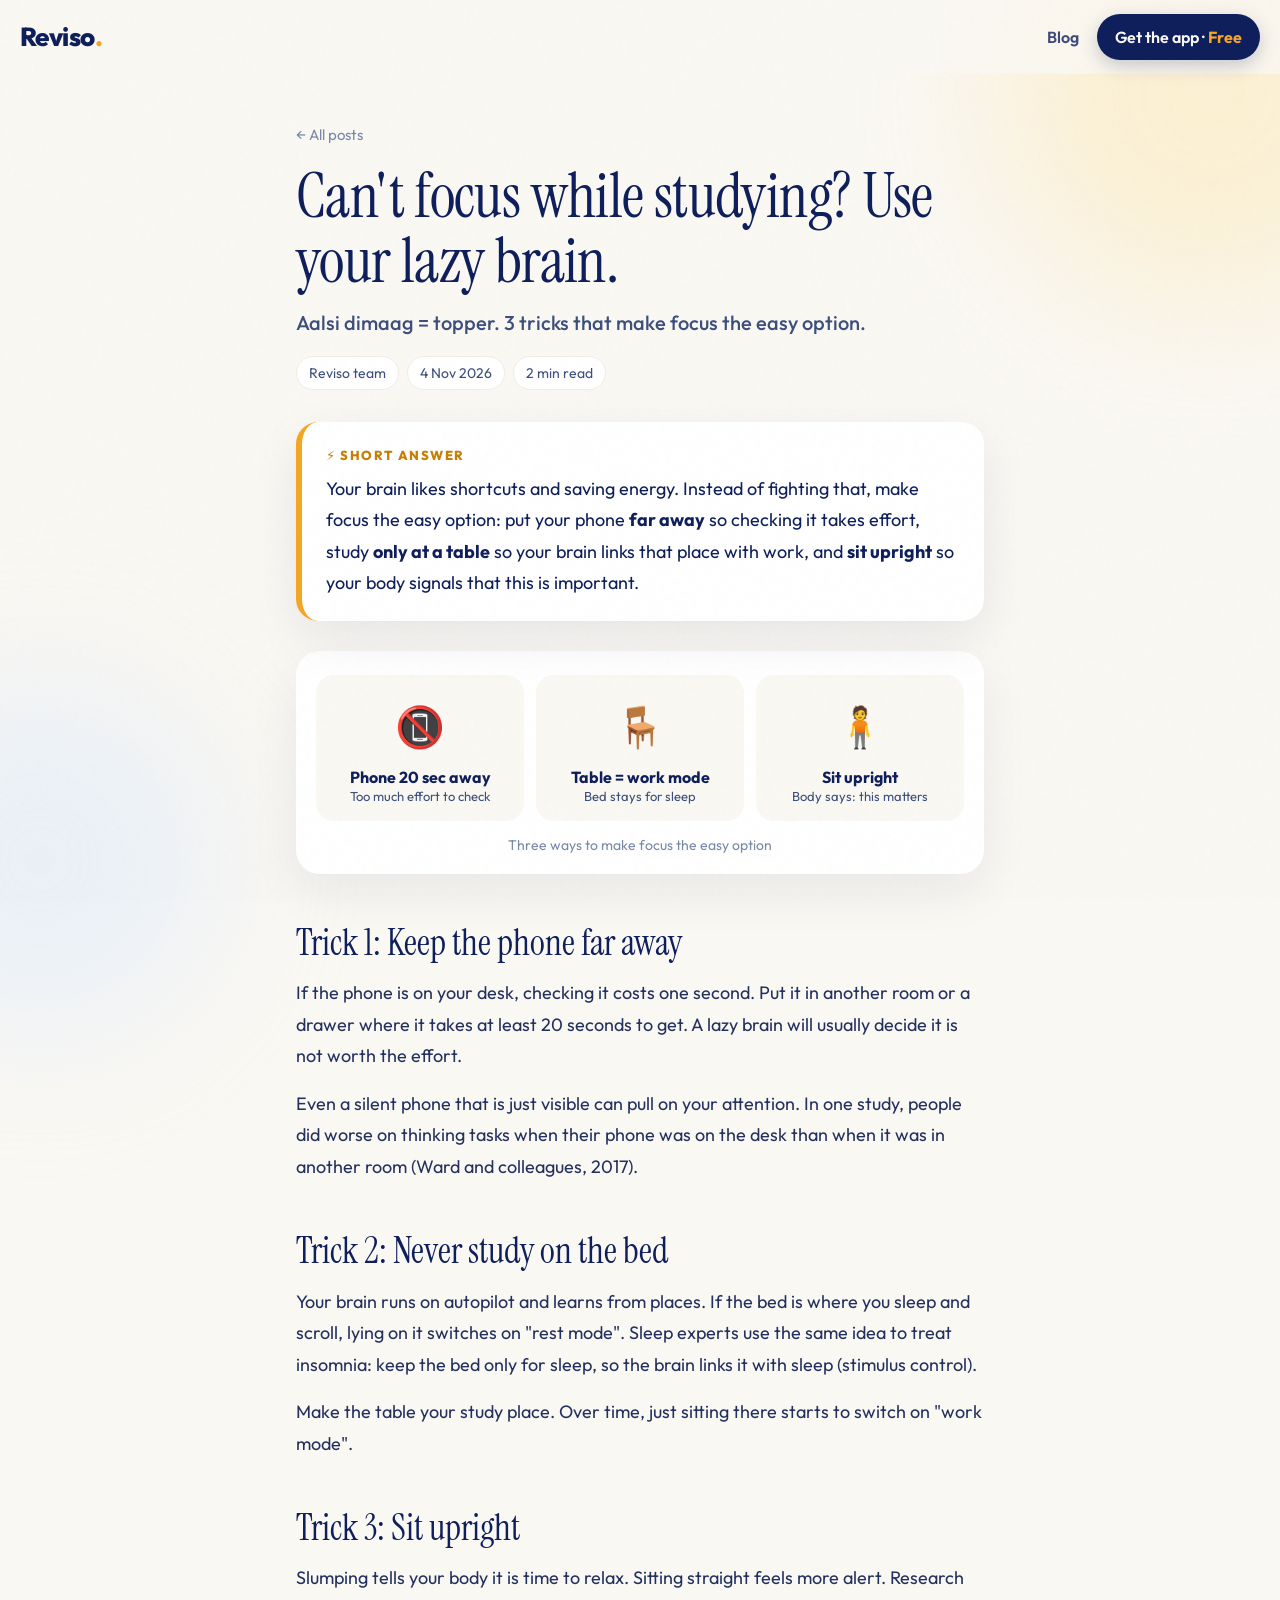
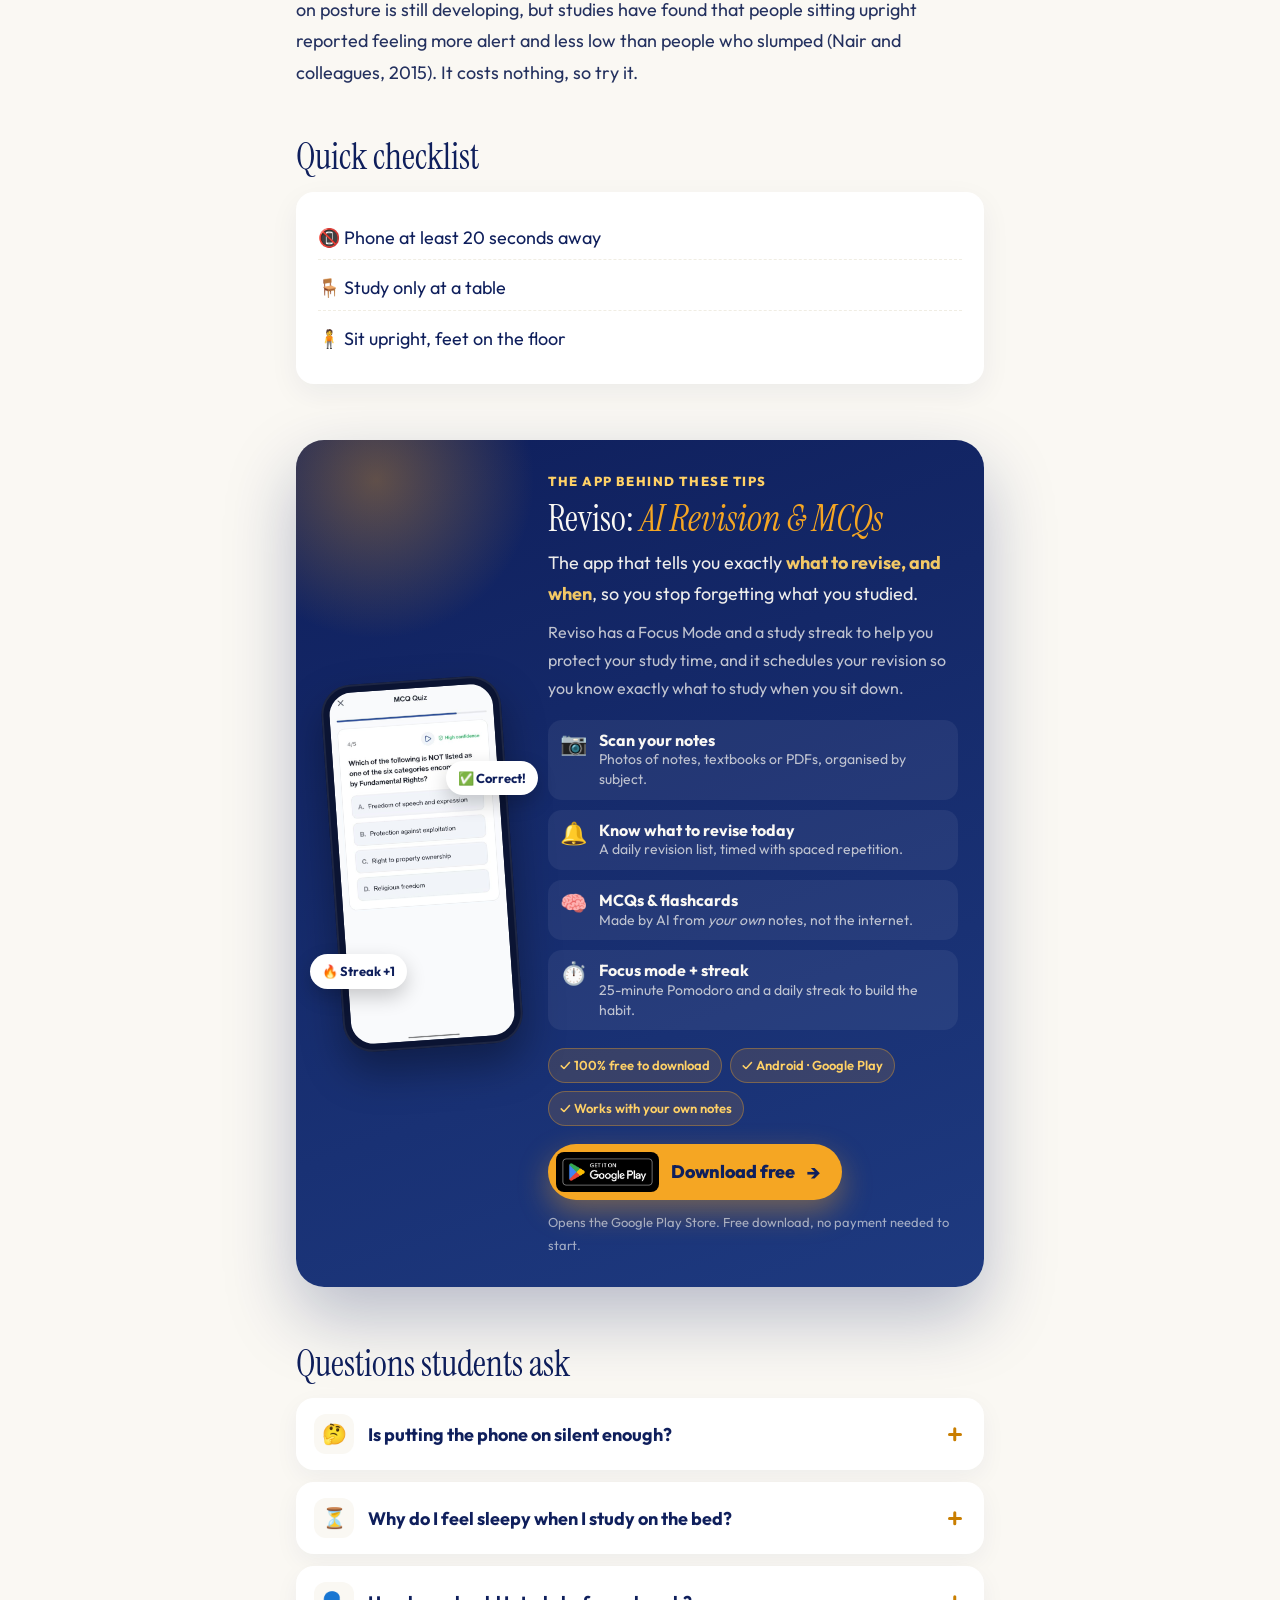
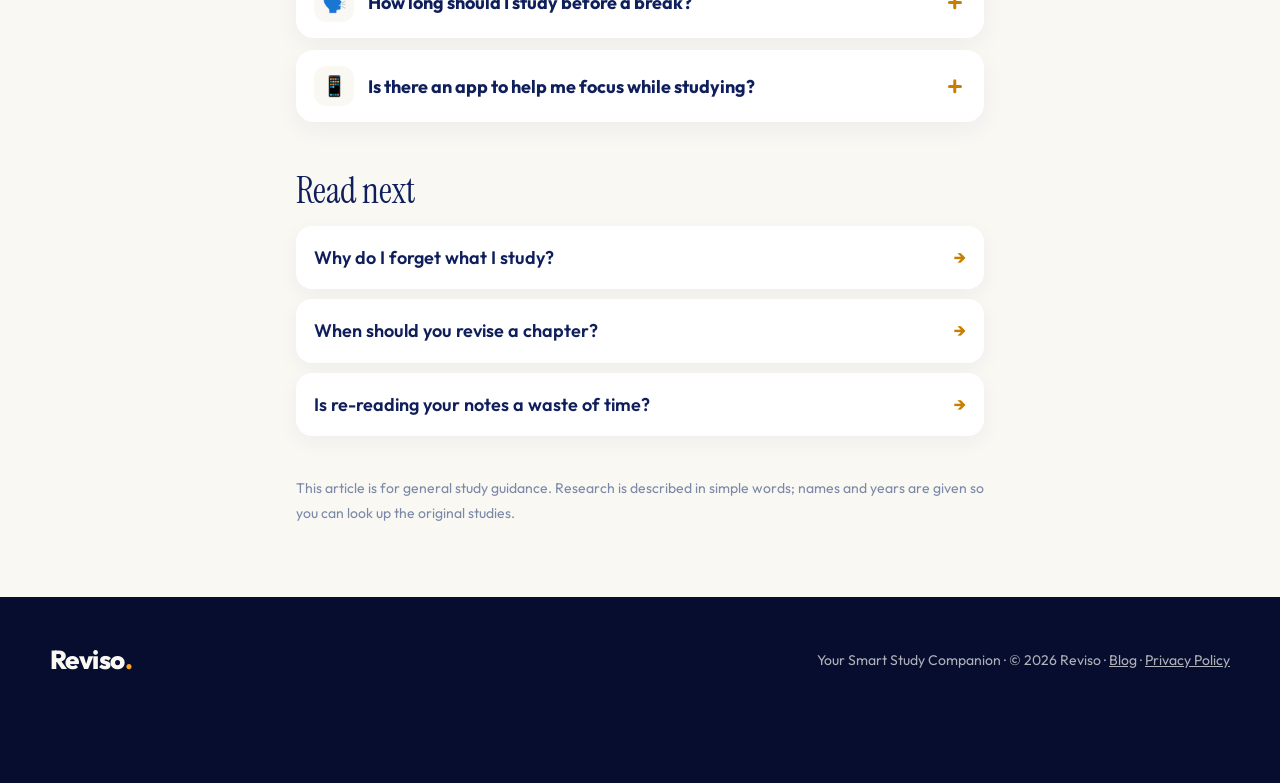
==== blog/how-to-focus-while-studying-lazy-brain-tricks/index.html @ 0c63858d "Add blog with 6 study-tip posts, robots.txt and sitemap New static pages under /blog/ (no existing p" ====
<!DOCTYPE html>
<html lang="en">
<head>
<meta charset="UTF-8">
<meta name="viewport" content="width=device-width, initial-scale=1.0">
<title>How to focus while studying: 3 tricks that use your lazy brain</title>
<meta name="description" content="Your brain saves energy whenever it can. Use that: keep your phone far away, never study on the bed, and sit upright. Three simple focus tricks explained.">
<link rel="canonical" href="https://www.reviso.in/blog/how-to-focus-while-studying-lazy-brain-tricks/">
<meta name="theme-color" content="#0F1F5C">
<meta property="og:type" content="article">
<meta property="og:title" content="How to focus while studying: 3 tricks that use your lazy brain">
<meta property="og:description" content="Your brain saves energy whenever it can. Use that: keep your phone far away, never study on the bed, and sit upright. Three simple focus tricks explained.">
<meta property="og:url" content="https://www.reviso.in/blog/how-to-focus-while-studying-lazy-brain-tricks/">
<meta property="og:site_name" content="Reviso">
<meta property="og:image" content="https://www.reviso.in/assets/reviso-icon.png">
<link rel="icon" href="/assets/reviso-icon.png">
<link rel="preconnect" href="https://fonts.googleapis.com">
<link href="https://fonts.googleapis.com/css2?family=Instrument+Serif:ital@0;1&family=Outfit:wght@400;500;600;700;800&display=swap" rel="stylesheet">
<link rel="stylesheet" href="/blog/blog.css">
<script>document.documentElement.classList.add('js')</script>
<script type="application/ld+json">{"@context": "https://schema.org", "@graph": [{"@type": "BlogPosting", "headline": "How to focus while studying: 3 tricks that use your lazy brain", "description": "Your brain saves energy whenever it can. Use that: keep your phone far away, never study on the bed, and sit upright. Three simple focus tricks explained.", "datePublished": "2026-11-04", "dateModified": "2026-11-04", "mainEntityOfPage": "https://www.reviso.in/blog/how-to-focus-while-studying-lazy-brain-tricks/", "inLanguage": "en-IN", "author": {"@type": "Organization", "name": "Reviso", "url": "https://www.reviso.in"}, "publisher": {"@type": "Organization", "name": "Reviso", "url": "https://www.reviso.in", "logo": {"@type": "ImageObject", "url": "https://www.reviso.in/assets/reviso-icon.png"}}}, {"@type": "FAQPage", "mainEntity": [{"@type": "Question", "name": "Is putting the phone on silent enough?", "acceptedAnswer": {"@type": "Answer", "text": "Often not. A visible phone can still distract you. Distance works better than silence."}}, {"@type": "Question", "name": "Why do I feel sleepy when I study on the bed?", "acceptedAnswer": {"@type": "Answer", "text": "Your brain has linked the bed with rest. Studying at a table breaks that link."}}, {"@type": "Question", "name": "How long should I study before a break?", "acceptedAnswer": {"@type": "Answer", "text": "Many students do well with 25 to 50 minutes of focus followed by a 5 to 10 minute break away from the screen."}}, {"@type": "Question", "name": "Is there an app to help me focus while studying?", "acceptedAnswer": {"@type": "Answer", "text": "Yes. Reviso: AI Revision & MCQs (our app) has a 25-minute Pomodoro Focus mode and a daily study streak. It is free on Google Play."}}]}, {"@type": "BreadcrumbList", "itemListElement": [{"@type": "ListItem", "position": 1, "name": "Home", "item": "https://www.reviso.in/"}, {"@type": "ListItem", "position": 2, "name": "Blog", "item": "https://www.reviso.in/blog/"}, {"@type": "ListItem", "position": 3, "name": "Can't focus while studying? Use your lazy brain.", "item": "https://www.reviso.in/blog/how-to-focus-while-studying-lazy-brain-tricks/"}]}, {"@type": "SoftwareApplication", "name": "Reviso: AI Revision & MCQs", "operatingSystem": "Android", "applicationCategory": "EducationalApplication", "offers": {"@type": "Offer", "price": "0", "priceCurrency": "INR"}, "url": "https://play.google.com/store/apps/details?id=com.reviso.revision"}]}</script>
</head>
<body>
<div class="cursor-dot" id="cursorDot"></div><div class="cursor-ring" id="cursorRing"></div>
<div class="progress" id="progress"></div>
<div class="blob b1"></div><div class="blob b2"></div>
<nav class="bnav" id="bnav">
  <a class="logo" href="/">Reviso<span>.</span></a>
  <div class="bnav-r">
    <a class="nl" href="/blog/">Blog</a>
    <a class="get mag" href="https://play.google.com/store/apps/details?id=com.reviso.revision" target="_blank" rel="noopener">Get the app · <b>Free</b></a>
  </div>
</nav>
<main class="post">
<header class="phead">
  <a class="crumb" href="/blog/">← All posts</a>
  <h1>Can&#x27;t focus while studying? Use your lazy brain.</h1>
  <p class="sub">Aalsi dimaag = topper. 3 tricks that make focus the easy option.</p>
  <p class="meta"><span>Reviso team</span><span>4 Nov 2026</span><span>2 min read</span></p>
</header>
<div class="answer"><div class="ans-k">⚡ Short answer</div><p>Your brain likes shortcuts and saving energy. Instead of fighting that, make focus the easy option: put your phone <b>far away</b> so checking it takes effort, study <b>only at a table</b> so your brain links that place with work, and <b>sit upright</b> so your body signals that this is important.</p></div>
<figure class="visual"><div class="tiles"><div class="tile" style="--i:0"><div class="te">📵</div><b>Phone 20 sec away</b><small>Too much effort to check</small></div><div class="tile" style="--i:1"><div class="te">🪑</div><b>Table = work mode</b><small>Bed stays for sleep</small></div><div class="tile" style="--i:2"><div class="te">🧍</div><b>Sit upright</b><small>Body says: this matters</small></div></div><figcaption>Three ways to make focus the easy option</figcaption></figure>
<article>
<h2>Trick 1: Keep the phone far away</h2>
<p>If the phone is on your desk, checking it costs one second. Put it in another room or a drawer where it takes at least 20 seconds to get. A lazy brain will usually decide it is not worth the effort.</p>
<p>Even a silent phone that is just visible can pull on your attention. In one study, people did worse on thinking tasks when their phone was on the desk than when it was in another room (Ward and colleagues, 2017).</p>

<h2>Trick 2: Never study on the bed</h2>
<p>Your brain runs on autopilot and learns from places. If the bed is where you sleep and scroll, lying on it switches on "rest mode". Sleep experts use the same idea to treat insomnia: keep the bed only for sleep, so the brain links it with sleep (stimulus control).</p>
<p>Make the table your study place. Over time, just sitting there starts to switch on "work mode".</p>

<h2>Trick 3: Sit upright</h2>
<p>Slumping tells your body it is time to relax. Sitting straight feels more alert. Research on posture is still developing, but studies have found that people sitting upright reported feeling more alert and less low than people who slumped (Nair and colleagues, 2015). It costs nothing, so try it.</p>

<h2>Quick checklist</h2>
<ul class="check">
<li>📵 Phone at least 20 seconds away</li>
<li>🪑 Study only at a table</li>
<li>🧍 Sit upright, feet on the floor</li>
</ul>
</article>
<aside class="appcard" id="app">
  <div class="ac-phone"><div class="ph"><img src="/blog/img/app-mcq.jpg" alt="Reviso MCQ quiz screen" loading="lazy" width="540" height="1158"></div>
    <div class="ac-float f1">✅ Correct!</div><div class="ac-float f2">🔥 Streak +1</div></div>
  <div class="ac-body">
    <div class="ac-k">The app behind these tips</div>
    <h2 class="ac-h">Reviso: <i>AI Revision &amp; MCQs</i></h2>
    <p class="ac-tag">The app that tells you exactly <b>what to revise, and when</b>, so you stop forgetting what you studied.</p>
    <p class="ac-why">Reviso has a Focus Mode and a study streak to help you protect your study time, and it schedules your revision so you know exactly what to study when you sit down.</p>
    <ul class="ac-f"><li><span class="fe">📷</span><div><b>Scan your notes</b><small>Photos of notes, textbooks or PDFs, organised by subject.</small></div></li><li><span class="fe">🔔</span><div><b>Know what to revise today</b><small>A daily revision list, timed with spaced repetition.</small></div></li><li><span class="fe">🧠</span><div><b>MCQs & flashcards</b><small>Made by AI from <i>your own</i> notes, not the internet.</small></div></li><li><span class="fe">⏱️</span><div><b>Focus mode + streak</b><small>25-minute Pomodoro and a daily streak to build the habit.</small></div></li></ul>
    <div class="chips"><span>✓ 100% free to download</span><span>✓ Android · Google Play</span><span>✓ Works with your own notes</span></div>
    <a class="ac-btn mag" href="https://play.google.com/store/apps/details?id=com.reviso.revision" target="_blank" rel="noopener"><img src="/assets/google-play-badge.png" alt="" width="135" height="40"><span>Download free</span><b>→</b></a>
    <p class="ac-n">Opens the Google Play Store. Free download, no payment needed to start.</p>
  </div>
</aside>
<section class="faq"><h2>Questions students ask</h2><details><summary><span class="qi">🤔</span><span class="qt">Is putting the phone on silent enough?</span><span class="pl"></span></summary><div class="fa"><p>Often not. A visible phone can still distract you. Distance works better than silence.</p></div></details><details><summary><span class="qi">⏳</span><span class="qt">Why do I feel sleepy when I study on the bed?</span><span class="pl"></span></summary><div class="fa"><p>Your brain has linked the bed with rest. Studying at a table breaks that link.</p></div></details><details><summary><span class="qi">🗣️</span><span class="qt">How long should I study before a break?</span><span class="pl"></span></summary><div class="fa"><p>Many students do well with 25 to 50 minutes of focus followed by a 5 to 10 minute break away from the screen.</p></div></details><details><summary><span class="qi">📱</span><span class="qt">Is there an app to help me focus while studying?</span><span class="pl"></span></summary><div class="fa"><p>Yes. Reviso: AI Revision &amp; MCQs (our app) has a 25-minute Pomodoro Focus mode and a daily study streak. It is free on Google Play.</p></div></details></section>
<section class="more"><h2>Read next</h2><a class="mini" href="/blog/why-do-i-forget-what-i-study/"><span>Why do I forget what I study?</span><b>→</b></a><a class="mini" href="/blog/when-should-i-revise-spaced-repetition-schedule/"><span>When should you revise a chapter?</span><b>→</b></a><a class="mini" href="/blog/is-rereading-notes-a-good-way-to-study/"><span>Is re-reading your notes a waste of time?</span><b>→</b></a></section>
<p class="note">This article is for general study guidance. Research is described in simple words; names and years are given so you can look up the original studies.</p>
</main>
<div class="sticky" id="sticky">
  <img src="/assets/reviso-icon.png" alt="" width="40" height="40">
  <div class="st-t"><b>Reviso</b><span>Free revision app · Android</span></div>
  <a class="st-b" href="https://play.google.com/store/apps/details?id=com.reviso.revision" target="_blank" rel="noopener">Get it free</a>
</div>
<footer><div class="fi"><a class="logo" href="/">Reviso<span>.</span></a>
<div class="ft">Your Smart Study Companion · © 2026 Reviso · <a href="/blog/">Blog</a> · <a href="/privacy.html">Privacy Policy</a></div></div></footer>
<script src="/blog/blog.js" defer></script>
</body>
</html>
---- blog/blog.css ----
:root{--navy:#0F1F5C;--navy-mid:#1e3a80;--navy-deep:#060D2E;--gold:#F5A623;--gold-soft:#FFD166;--gold-dark:#C97E00;--cream:#FAF8F3;--cream-dark:#F0EDE3;--text:#0F1F5C;--mid:#3d4f7c;--dim:#7a89a8;--green:#1F9D55;--serif:'Instrument Serif',Georgia,serif;--sans:'Outfit',system-ui,sans-serif;--ease:cubic-bezier(.16,1,.3,1);--spring:cubic-bezier(.34,1.56,.64,1)}
*,*::before,*::after{margin:0;padding:0;box-sizing:border-box}
html{scroll-behavior:smooth}
body{background:var(--cream);color:var(--text);font-family:var(--sans);font-size:18px;line-height:1.75;overflow-x:hidden;-webkit-font-smoothing:antialiased}
::selection{background:var(--gold);color:var(--navy)}
body::after{content:'';position:fixed;inset:0;background-image:url("data:image/svg+xml,%3Csvg viewBox='0 0 200 200' xmlns='http://www.w3.org/2000/svg'%3E%3Cfilter id='n'%3E%3CfeTurbulence type='fractalNoise' baseFrequency='0.85' numOctaves='4' stitchTiles='stitch'/%3E%3C/filter%3E%3Crect width='100%25' height='100%25' filter='url(%23n)'/%3E%3C/svg%3E");opacity:.022;pointer-events:none;z-index:9997;mix-blend-mode:multiply}
a{color:inherit}
/* soft background blobs: calm, slow */
.blob{position:fixed;border-radius:50%;filter:blur(70px);opacity:.35;z-index:-1;pointer-events:none;animation:drift 18s ease-in-out infinite alternate}
.b1{width:420px;height:420px;background:#FFE29A;top:-120px;right:-140px}
.b2{width:360px;height:360px;background:#CFE3FF;bottom:-140px;left:-140px;animation-delay:-9s}
@keyframes drift{to{transform:translate(-60px,50px) scale(1.12)}}
/* custom cursor (desktop), same as reviso.in */
.cursor-dot,.cursor-ring{position:fixed;left:0;top:0;pointer-events:none;z-index:9999;border-radius:50%;will-change:transform;opacity:0;transition:opacity .3s}
.cursor-dot{width:6px;height:6px;background:var(--navy)}
.cursor-ring{width:32px;height:32px;border:1px solid rgba(15,31,92,.25);transition:width .25s var(--ease),height .25s var(--ease),background .25s,border-color .25s,opacity .3s}
.cursor-ring.expand{width:48px;height:48px;background:rgba(245,166,35,.08);border-color:rgba(245,166,35,.4)}
body.has-cursor .cursor-dot,body.has-cursor .cursor-ring{opacity:1}
@media (hover:none),(max-width:900px){.cursor-dot,.cursor-ring{display:none}}
/* reading progress */
.progress{position:fixed;top:0;left:0;height:4px;width:0;background:linear-gradient(90deg,var(--gold),var(--gold-soft));z-index:50;border-radius:0 4px 4px 0}
/* nav */
.logo{font-weight:800;font-size:26px;text-decoration:none;color:var(--navy);letter-spacing:-.02em}.logo span{color:var(--gold)}
.bnav{position:sticky;top:0;z-index:40;display:flex;justify-content:space-between;align-items:center;padding:14px 20px;background:rgba(250,248,243,.8);backdrop-filter:blur(12px);-webkit-backdrop-filter:blur(12px);transition:box-shadow .3s}
.bnav.scrolled{box-shadow:0 6px 30px rgba(15,31,92,.07)}
.bnav-r{display:flex;gap:18px;align-items:center;font-weight:600;font-size:16px}.nl{text-decoration:none;opacity:.8}.nl:hover{opacity:1}
.get{display:inline-block;background:var(--navy);color:var(--cream)!important;padding:9px 18px;border-radius:999px;text-decoration:none;white-space:nowrap;box-shadow:0 6px 18px rgba(15,31,92,.22)}
.get b{color:var(--gold)}
.mag{transition:transform .35s var(--ease),box-shadow .35s var(--ease);will-change:transform}
/* layout */
main{max-width:720px;margin:0 auto;padding:44px 16px 72px}
h1{font-family:var(--serif);font-weight:400;font-size:clamp(40px,7.5vw,62px);line-height:1.05;letter-spacing:-.01em;margin:14px 0 14px}
h1 i{color:var(--gold)}
.sub{font-size:20px;color:var(--mid);font-weight:500;line-height:1.5}
.meta{display:flex;flex-wrap:wrap;gap:8px;margin-top:18px}
.meta span{font-size:14px;color:var(--mid);background:#fff;border:1px solid var(--cream-dark);padding:4px 12px;border-radius:999px}
.crumb{font-size:15px;color:var(--dim);text-decoration:none}.crumb:hover{color:var(--navy)}
.kicker{display:inline-block;font-size:14px;font-weight:700;letter-spacing:.04em;background:#fff;border:1px solid var(--cream-dark);padding:6px 14px;border-radius:999px}
.hero-chips{display:flex;flex-wrap:wrap;gap:10px;margin-top:22px}
.hero-chips span{background:#fff;border-radius:999px;padding:8px 14px;font-size:15px;font-weight:600;box-shadow:0 4px 14px rgba(15,31,92,.06);animation:bob 5s ease-in-out infinite}
.hero-chips span:nth-child(2){animation-delay:-1.2s}.hero-chips span:nth-child(3){animation-delay:-2.4s}.hero-chips span:nth-child(4){animation-delay:-3.6s}
@keyframes bob{50%{transform:translateY(-4px)}}
/* short answer */
.answer{position:relative;background:#fff;border-radius:22px;padding:22px 24px;margin:32px 0 8px;box-shadow:0 18px 50px rgba(15,31,92,.08);border-left:6px solid var(--gold)}
.ans-k,.ac-k{font-size:13px;font-weight:800;letter-spacing:.12em;text-transform:uppercase;color:var(--gold-dark);margin-bottom:6px}
/* article */
article h2,.faq h2,.more h2{font-family:var(--serif);font-weight:400;font-size:36px;line-height:1.15;margin:48px 0 14px}
article h3{font-size:21px;font-weight:700;margin:28px 0 8px}
article p{margin:0 0 16px;color:#24315f}
article ul{margin:0 0 18px 22px}article li{margin:6px 0}
article b{color:var(--navy)}
.howr{background:linear-gradient(90deg,rgba(245,166,35,.14),rgba(245,166,35,.04));border-radius:14px;padding:12px 16px;font-size:16px}
.howr b{color:var(--gold-dark)}
.sc-r{font-weight:800;font-size:13px;letter-spacing:.14em;color:var(--navy);opacity:.7}
.bonus{margin-top:12px;text-align:center;font-weight:600;font-size:15px;background:var(--navy);color:var(--cream);border-radius:14px;padding:10px 14px}
.bonus span{color:var(--gold);font-weight:800;margin-right:6px}
.js .visual .bonus{opacity:0;transform:translateY(12px);transition:opacity .7s var(--ease),transform .7s var(--ease);transition-delay:.55s}.js .visual.on .bonus{opacity:1;transform:none}
ul.check{list-style:none;margin-left:0;background:#fff;border-radius:18px;padding:18px 22px;box-shadow:0 10px 30px rgba(15,31,92,.06)}
ul.check li{padding:6px 0;border-bottom:1px dashed var(--cream-dark)}ul.check li:last-child{border:0}
table{width:100%;border-collapse:separate;border-spacing:0;margin:16px 0 22px;font-size:16px;background:#fff;border-radius:16px;overflow:hidden;box-shadow:0 10px 30px rgba(15,31,92,.06)}
th,td{text-align:left;padding:12px 14px;border-bottom:1px solid var(--cream-dark)}th{background:var(--navy);color:var(--cream);font-weight:600}
tr:last-child td{border-bottom:0}
/* visuals */
.visual{margin:30px 0 10px;background:#fff;border-radius:24px;padding:24px 20px 16px;box-shadow:0 18px 50px rgba(15,31,92,.07)}
.visual figcaption{font-size:14px;color:var(--dim);text-align:center;margin-top:12px}
.steps{display:grid;grid-template-columns:repeat(3,1fr);gap:12px}
.sc{background:color-mix(in srgb,var(--c) 22%,#fff);border:2px solid var(--navy);border-radius:18px;padding:16px 10px;text-align:center;box-shadow:0 5px 0 var(--navy)}
.sc-n{font-weight:800;font-size:40px;line-height:1}.sc-e{font-size:30px;margin:6px 0}.sc b{display:block;letter-spacing:.06em}.sc small{display:block;font-size:13px;color:var(--mid);line-height:1.35;margin-top:4px}
.bars{display:grid;gap:16px}
.bar{display:grid;grid-template-columns:1fr;gap:6px}
.bl{font-weight:600;font-size:16px}.bv{font-size:14px;font-weight:700;color:var(--c)}
.bt{height:18px;background:var(--cream-dark);border-radius:999px;overflow:hidden}
.bf{height:100%;width:var(--w);background:var(--c);border-radius:999px}
.tiles{display:grid;grid-template-columns:repeat(3,1fr);gap:12px}
.tile{text-align:center;padding:16px 8px;border-radius:18px;background:var(--cream)}
.te{font-size:40px}.tile b{display:block;font-size:16px;line-height:1.3;margin-top:6px}.tile small{display:block;font-size:13px;color:var(--mid);line-height:1.35}
.curve{width:100%;height:auto;display:block}
.curve .ax{stroke:#C9CFDD;stroke-width:2}.curve .lab,.curve .dl text{font:600 14px var(--sans);fill:var(--dim)}.curve .dl text{text-anchor:middle}
.c-fade{fill:none;stroke:#EF4444;stroke-width:4;stroke-dasharray:1;stroke-dashoffset:0;opacity:.7}
.c-rev{fill:none;stroke:var(--green);stroke-width:5;stroke-linecap:round;stroke-linejoin:round;stroke-dasharray:1;stroke-dashoffset:0}
.curve .dots circle{fill:var(--gold);stroke:var(--navy);stroke-width:3}
.t-fade{font:700 15px var(--sans);fill:#EF4444}.t-rev{font:700 15px var(--sans);fill:var(--green)}
/* app card */
.appcard{position:relative;display:grid;grid-template-columns:200px 1fr;gap:26px;align-items:center;background:linear-gradient(160deg,var(--navy) 0%,var(--navy-mid) 100%);color:var(--cream);border-radius:28px;padding:30px 26px;margin:56px 0;box-shadow:0 30px 70px rgba(15,31,92,.28);overflow:hidden}
.appcard::before{content:'';position:absolute;width:320px;height:320px;border-radius:50%;background:radial-gradient(circle,rgba(245,166,35,.35),transparent 70%);top:-120px;left:-80px}
.ac-phone{position:relative;justify-self:center}
.ph{width:180px;border-radius:30px;padding:8px;background:#0b1433;box-shadow:0 20px 40px rgba(0,0,0,.35),inset 0 0 0 2px rgba(255,255,255,.08);transform:rotate(-4deg);animation:float 6s ease-in-out infinite}
.ph img{display:block;width:100%;height:auto;border-radius:23px}
@keyframes float{50%{transform:rotate(-4deg) translateY(-8px)}}
.ac-float{position:absolute;background:#fff;color:var(--navy);font-weight:700;font-size:13px;padding:6px 12px;border-radius:999px;box-shadow:0 8px 20px rgba(0,0,0,.2);white-space:nowrap;animation:bob 4s ease-in-out infinite}
.f1{top:22%;right:-26px}.f2{bottom:16%;left:-22px;animation-delay:-2s}
.ac-body{position:relative}
.ac-k{color:var(--gold-soft)}
.ac-h{font-family:var(--serif);font-weight:400;font-size:36px;line-height:1.1;margin-bottom:8px}.ac-h i{color:var(--gold)}
.ac-tag{font-size:18px;opacity:.95}.ac-tag b{color:var(--gold-soft)}
.ac-why{font-size:16px;opacity:.75;margin-top:8px}
.ac-f{list-style:none;display:grid;gap:10px;margin:18px 0}
.ac-f li{display:flex;gap:12px;align-items:flex-start;background:rgba(255,255,255,.06);border-radius:14px;padding:10px 12px}
.fe{font-size:22px;line-height:1.2}.ac-f b{display:block;font-size:16px;line-height:1.3}.ac-f small{display:block;font-size:14px;opacity:.72;line-height:1.4}
.chips{display:flex;flex-wrap:wrap;gap:8px;margin-bottom:18px}
.chips span{font-size:13px;font-weight:600;background:rgba(245,166,35,.14);color:var(--gold-soft);border:1px solid rgba(245,166,35,.35);padding:5px 11px;border-radius:999px}
.ac-btn{display:inline-flex;align-items:center;gap:12px;background:var(--gold);color:var(--navy);text-decoration:none;font-weight:800;font-size:18px;padding:8px 22px 8px 8px;border-radius:999px;box-shadow:0 12px 30px rgba(245,166,35,.4)}
.ac-btn img{height:40px;width:auto;border-radius:8px;background:#000}
.ac-btn b{font-size:20px;transition:transform .3s var(--ease)}.ac-btn:hover b{transform:translateX(4px)}
.ac-n{font-size:13px;opacity:.6;margin-top:10px}
/* FAQ accordion */
.faq details{background:#fff;border-radius:18px;margin:12px 0;box-shadow:0 8px 24px rgba(15,31,92,.05);transition:box-shadow .3s}
.faq details[open]{box-shadow:0 14px 34px rgba(15,31,92,.1)}
.faq summary{list-style:none;display:flex;gap:14px;align-items:center;padding:16px 18px;cursor:pointer;font-weight:700;line-height:1.4}
.faq summary::-webkit-details-marker{display:none}
.qi{width:40px;height:40px;flex:0 0 40px;display:grid;place-items:center;background:var(--cream);border-radius:12px;font-size:20px}
.qt{flex:1}
.pl{position:relative;width:22px;height:22px;flex:0 0 22px}
.pl::before,.pl::after{content:'';position:absolute;left:4px;right:4px;top:10px;height:2.5px;background:var(--gold-dark);border-radius:2px;transition:transform .35s var(--ease)}
.pl::after{transform:rotate(90deg)}details[open] .pl::after{transform:rotate(0)}
.fa{padding:0 18px 18px 72px;color:var(--mid)}
details[open] .fa{animation:open .45s var(--ease)}
@keyframes open{from{opacity:0;transform:translateY(-6px)}}
/* read next + list */
.mini{display:flex;justify-content:space-between;gap:12px;align-items:center;background:#fff;border-radius:16px;padding:16px 18px;margin:10px 0;text-decoration:none;font-weight:600;box-shadow:0 6px 20px rgba(15,31,92,.05);transition:transform .3s var(--ease),box-shadow .3s}
.mini:hover{transform:translateX(4px);box-shadow:0 10px 28px rgba(15,31,92,.1)}.mini b{color:var(--gold-dark)}
.note{font-size:14px;color:var(--dim);margin-top:40px}
.cards{display:grid;gap:18px;margin-top:36px}
.card{display:flex;gap:18px;background:#fff;border-radius:24px;padding:22px;text-decoration:none;box-shadow:0 10px 34px rgba(15,31,92,.07);transition:transform .4s var(--ease),box-shadow .4s var(--ease)}
.card:hover{transform:translateY(-4px);box-shadow:0 22px 50px rgba(15,31,92,.13)}
.ci{width:58px;height:58px;flex:0 0 58px;display:grid;place-items:center;font-size:30px;background:var(--cream);border-radius:18px;transition:transform .4s var(--spring)}
.card:hover .ci{transform:rotate(-8deg) scale(1.08)}
.card h2{font-family:var(--serif);font-weight:400;font-size:30px;line-height:1.12}
.card .sub{font-size:16px;margin:6px 0 8px}.card p{color:var(--mid);font-size:16px;line-height:1.6}
.rd{display:inline-block;margin-top:10px;font-weight:700;font-size:15px;color:var(--gold-dark)}.rd b{display:inline-block;transition:transform .3s var(--ease)}.card:hover .rd b{transform:translateX(5px)}
/* sticky mobile bar */
.sticky{position:fixed;left:12px;right:12px;bottom:12px;z-index:45;display:none;align-items:center;gap:12px;background:var(--navy);color:var(--cream);border-radius:20px;padding:10px 10px 10px 12px;box-shadow:0 16px 40px rgba(15,31,92,.35);transform:translateY(140%);transition:transform .5s var(--ease)}
.sticky.show{transform:none}.sticky img{border-radius:10px}
.st-t{flex:1;line-height:1.25}.st-t b{display:block;font-size:16px}.st-t span{font-size:13px;opacity:.7}
.st-b{background:var(--gold);color:var(--navy);font-weight:800;text-decoration:none;padding:10px 16px;border-radius:14px;font-size:15px;white-space:nowrap}
@media (max-width:900px){.sticky{display:flex}}
footer{background:var(--navy-deep);color:rgba(250,248,243,.7);padding:40px 16px 100px}
footer .fi{max-width:1180px;margin:0 auto;display:flex;justify-content:space-between;align-items:center;flex-wrap:wrap;gap:12px;font-size:14px}
footer .logo{color:var(--cream)}
/* scroll reveal (only with JS, so content is always readable without it) */
.js .rv{opacity:0;transform:translateY(28px);transition:opacity .9s var(--ease),transform .9s var(--ease)}
.js .rv.on{opacity:1;transform:none}
.js .visual .sc,.js .visual .tile{opacity:0;transform:translateY(18px) scale(.96);transition:opacity .7s var(--ease),transform .7s var(--spring);transition-delay:calc(var(--i) * .12s + .15s)}
.js .visual.on .sc,.js .visual.on .tile{opacity:1;transform:none}
.js .visual .bf{width:0;transition:width 1.2s var(--ease);transition-delay:calc(var(--i) * .15s + .2s)}
.js .visual.on .bf{width:var(--w)}
.js .visual .c-fade,.js .visual .c-rev{stroke-dashoffset:1;transition:stroke-dashoffset 1.8s var(--ease)}
.js .visual .c-rev{transition-delay:.5s}
.js .visual.on .c-fade,.js .visual.on .c-rev{stroke-dashoffset:0}
.js .visual .dots circle{opacity:0;transition:opacity .4s}.js .visual.on .dots circle{opacity:1;transition-delay:1.6s}
@media (max-width:640px){
  body{font-size:17px}.bnav{padding:12px 14px}.bnav-r{gap:12px}.get{padding:8px 14px;font-size:14px}
  .appcard{grid-template-columns:1fr;padding:26px 18px;text-align:left}.ph{width:160px}.ac-h{font-size:32px}
  .steps,.tiles{gap:8px}.sc{padding:12px 6px}.sc-n{font-size:32px}.te{font-size:32px}
  .card{flex-direction:column;gap:12px}.fa{padding-left:18px}
}
@media (prefers-reduced-motion:reduce){*,*::before,*::after{animation:none!important;transition:none!important}.js .rv,.js .visual *{opacity:1!important;transform:none!important}.js .visual .bf{width:var(--w)!important}.js .visual .c-fade,.js .visual .c-rev{stroke-dashoffset:0!important}}
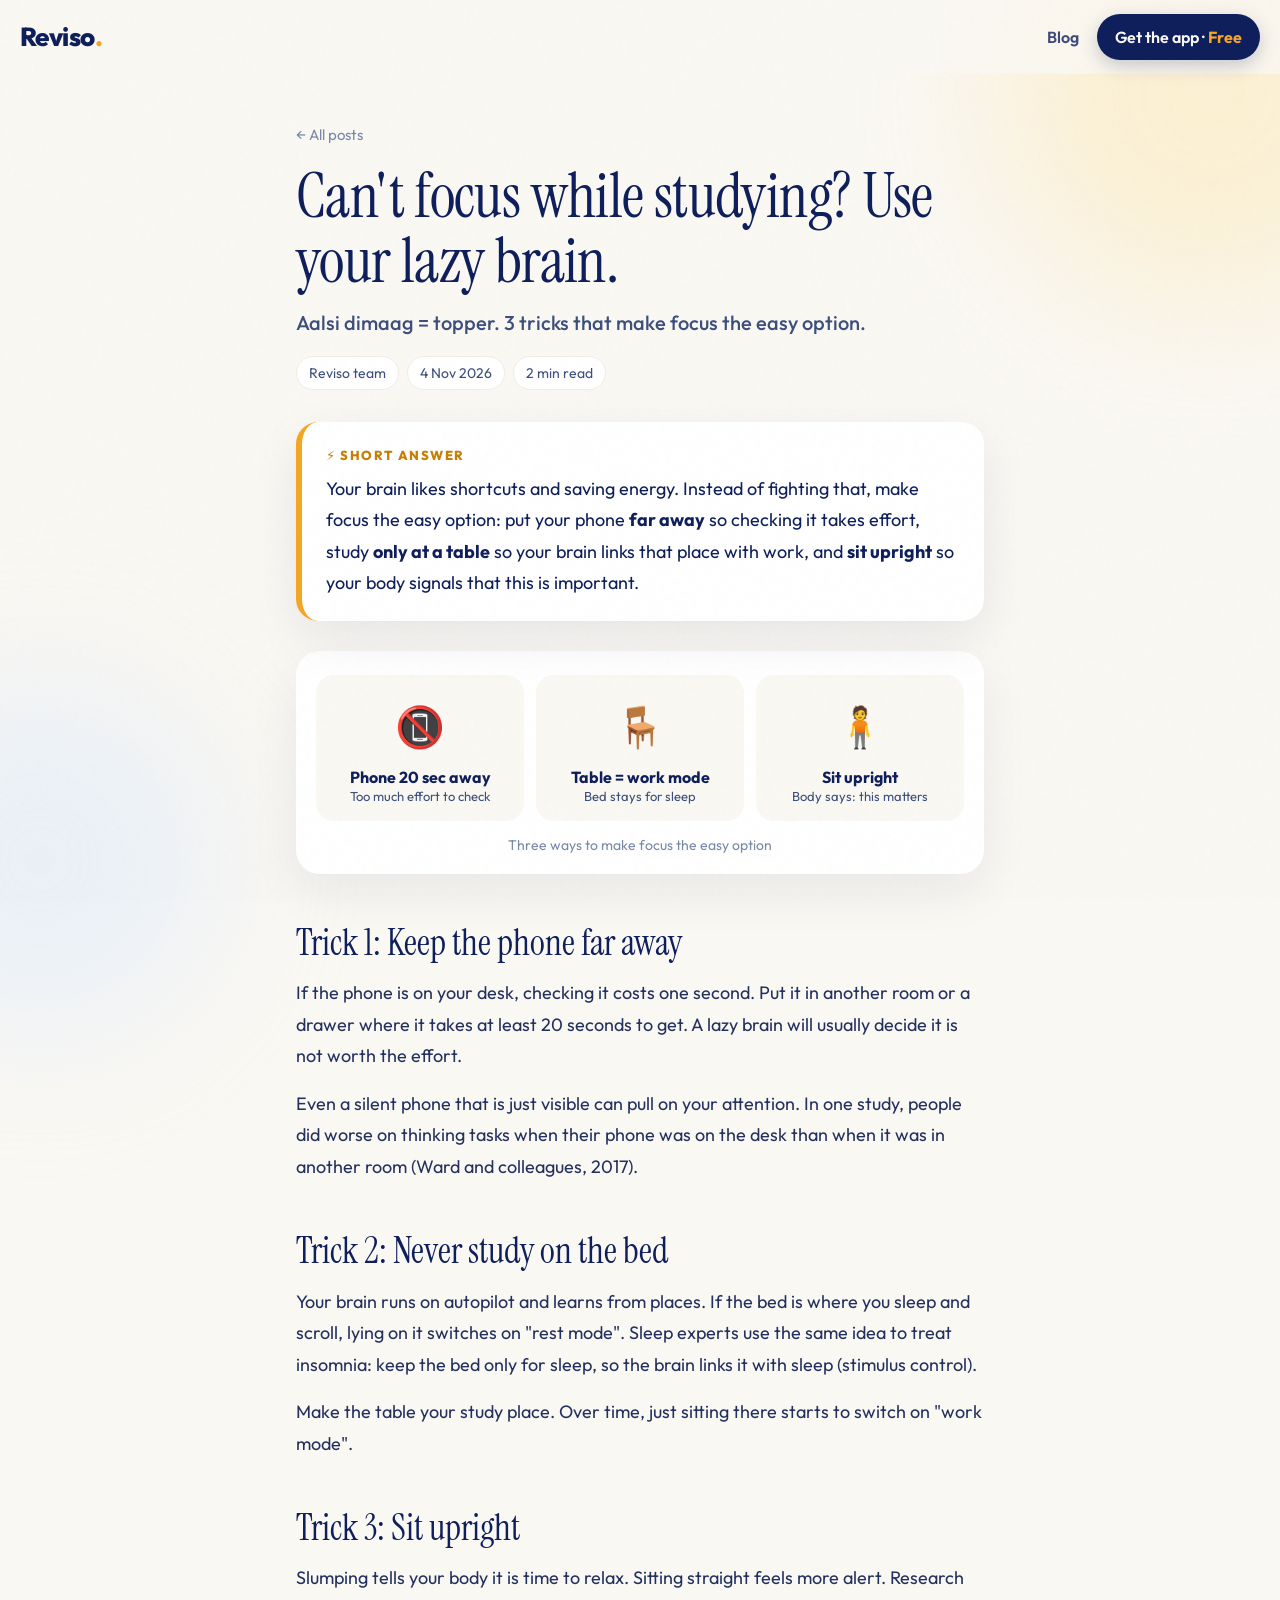
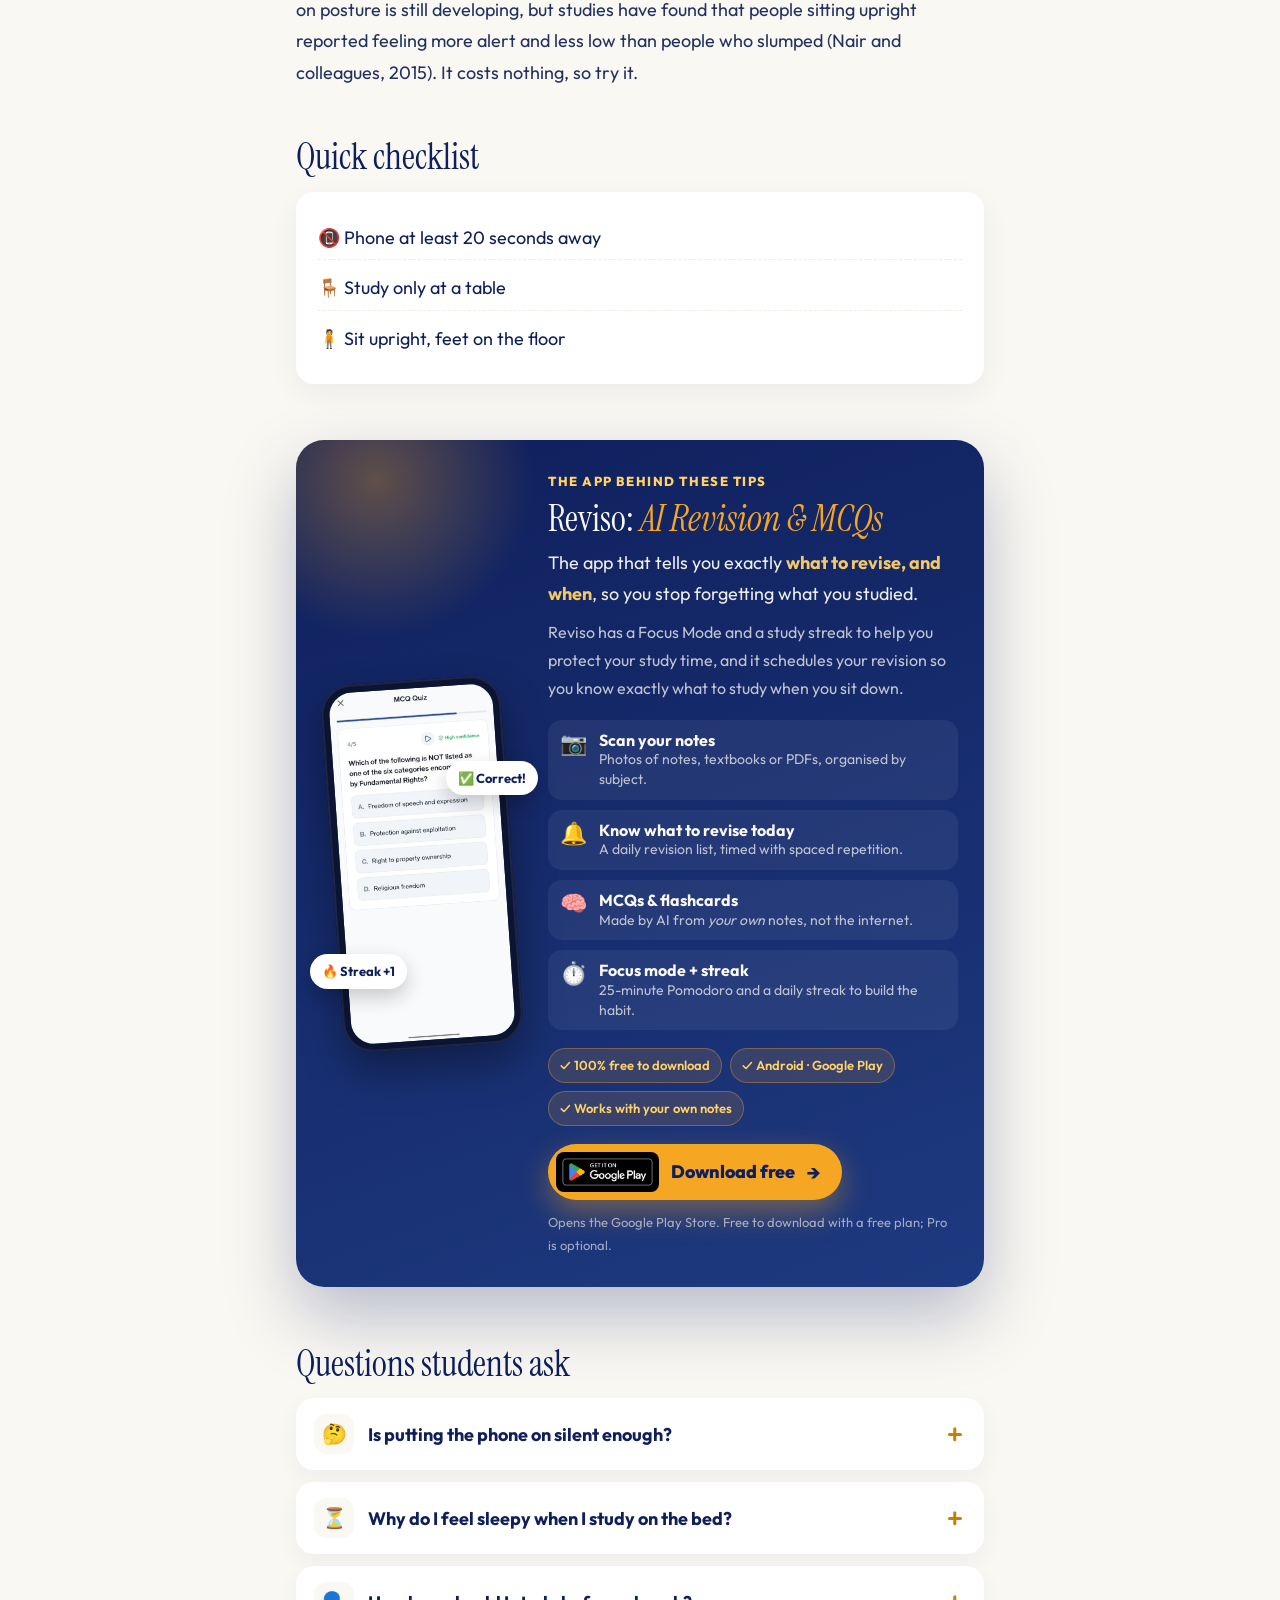
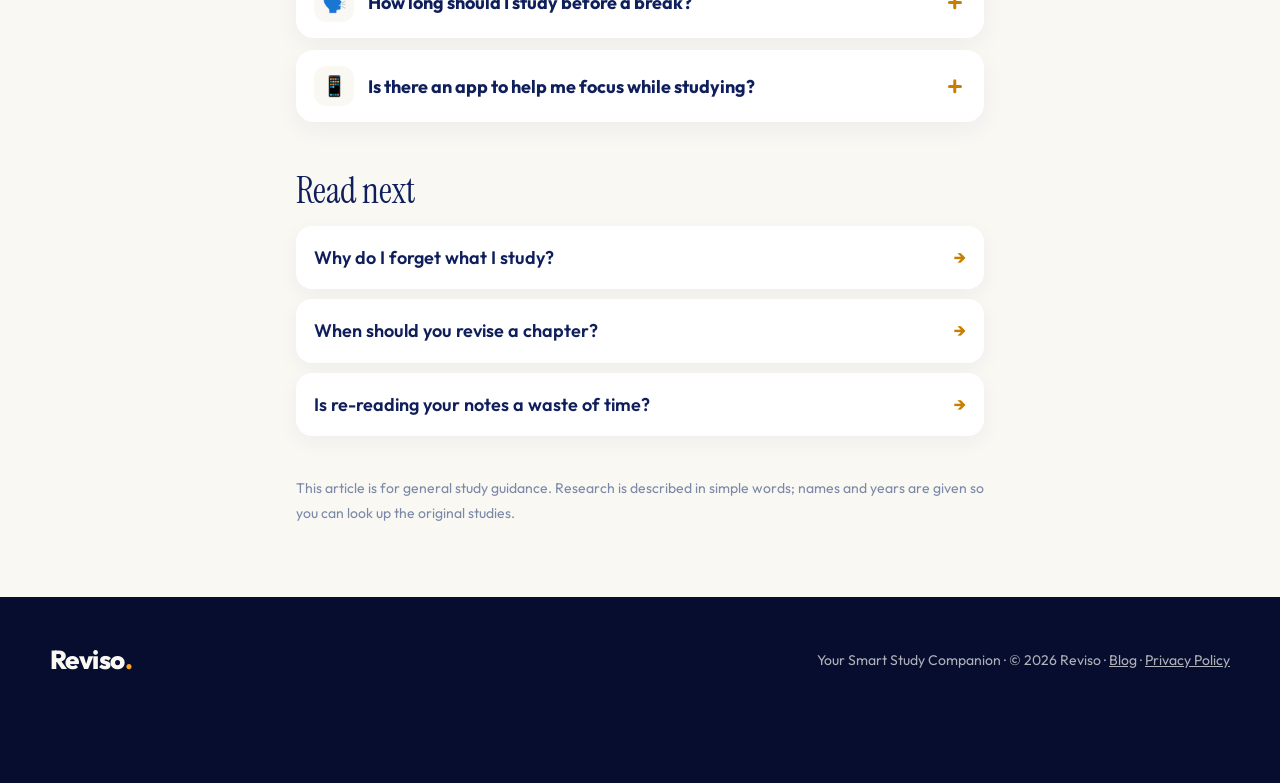
==== commit bce84e51: "Blog: say "free to download with a free plan" and mark Pro features The app has a free plan and an o" ====
--- a/blog/how-to-focus-while-studying-lazy-brain-tricks/index.html
+++ b/blog/how-to-focus-while-studying-lazy-brain-tricks/index.html
@@ -18,7 +18,7 @@
 <link href="https://fonts.googleapis.com/css2?family=Instrument+Serif:ital@0;1&family=Outfit:wght@400;500;600;700;800&display=swap" rel="stylesheet">
 <link rel="stylesheet" href="/blog/blog.css">
 <script>document.documentElement.classList.add('js')</script>
-<script type="application/ld+json">{"@context": "https://schema.org", "@graph": [{"@type": "BlogPosting", "headline": "How to focus while studying: 3 tricks that use your lazy brain", "description": "Your brain saves energy whenever it can. Use that: keep your phone far away, never study on the bed, and sit upright. Three simple focus tricks explained.", "datePublished": "2026-11-04", "dateModified": "2026-11-04", "mainEntityOfPage": "https://www.reviso.in/blog/how-to-focus-while-studying-lazy-brain-tricks/", "inLanguage": "en-IN", "author": {"@type": "Organization", "name": "Reviso", "url": "https://www.reviso.in"}, "publisher": {"@type": "Organization", "name": "Reviso", "url": "https://www.reviso.in", "logo": {"@type": "ImageObject", "url": "https://www.reviso.in/assets/reviso-icon.png"}}}, {"@type": "FAQPage", "mainEntity": [{"@type": "Question", "name": "Is putting the phone on silent enough?", "acceptedAnswer": {"@type": "Answer", "text": "Often not. A visible phone can still distract you. Distance works better than silence."}}, {"@type": "Question", "name": "Why do I feel sleepy when I study on the bed?", "acceptedAnswer": {"@type": "Answer", "text": "Your brain has linked the bed with rest. Studying at a table breaks that link."}}, {"@type": "Question", "name": "How long should I study before a break?", "acceptedAnswer": {"@type": "Answer", "text": "Many students do well with 25 to 50 minutes of focus followed by a 5 to 10 minute break away from the screen."}}, {"@type": "Question", "name": "Is there an app to help me focus while studying?", "acceptedAnswer": {"@type": "Answer", "text": "Yes. Reviso: AI Revision & MCQs (our app) has a 25-minute Pomodoro Focus mode and a daily study streak. It is free on Google Play."}}]}, {"@type": "BreadcrumbList", "itemListElement": [{"@type": "ListItem", "position": 1, "name": "Home", "item": "https://www.reviso.in/"}, {"@type": "ListItem", "position": 2, "name": "Blog", "item": "https://www.reviso.in/blog/"}, {"@type": "ListItem", "position": 3, "name": "Can't focus while studying? Use your lazy brain.", "item": "https://www.reviso.in/blog/how-to-focus-while-studying-lazy-brain-tricks/"}]}, {"@type": "SoftwareApplication", "name": "Reviso: AI Revision & MCQs", "operatingSystem": "Android", "applicationCategory": "EducationalApplication", "offers": {"@type": "Offer", "price": "0", "priceCurrency": "INR"}, "url": "https://play.google.com/store/apps/details?id=com.reviso.revision"}]}</script>
+<script type="application/ld+json">{"@context": "https://schema.org", "@graph": [{"@type": "BlogPosting", "headline": "How to focus while studying: 3 tricks that use your lazy brain", "description": "Your brain saves energy whenever it can. Use that: keep your phone far away, never study on the bed, and sit upright. Three simple focus tricks explained.", "datePublished": "2026-11-04", "dateModified": "2026-11-04", "mainEntityOfPage": "https://www.reviso.in/blog/how-to-focus-while-studying-lazy-brain-tricks/", "inLanguage": "en-IN", "author": {"@type": "Organization", "name": "Reviso", "url": "https://www.reviso.in"}, "publisher": {"@type": "Organization", "name": "Reviso", "url": "https://www.reviso.in", "logo": {"@type": "ImageObject", "url": "https://www.reviso.in/assets/reviso-icon.png"}}}, {"@type": "FAQPage", "mainEntity": [{"@type": "Question", "name": "Is putting the phone on silent enough?", "acceptedAnswer": {"@type": "Answer", "text": "Often not. A visible phone can still distract you. Distance works better than silence."}}, {"@type": "Question", "name": "Why do I feel sleepy when I study on the bed?", "acceptedAnswer": {"@type": "Answer", "text": "Your brain has linked the bed with rest. Studying at a table breaks that link."}}, {"@type": "Question", "name": "How long should I study before a break?", "acceptedAnswer": {"@type": "Answer", "text": "Many students do well with 25 to 50 minutes of focus followed by a 5 to 10 minute break away from the screen."}}, {"@type": "Question", "name": "Is there an app to help me focus while studying?", "acceptedAnswer": {"@type": "Answer", "text": "Yes. Reviso: AI Revision & MCQs (our app) has a 25-minute Pomodoro Focus mode and a daily study streak. It is free to download with a free plan, and Reviso Pro unlocks unlimited MCQs and flashcards."}}]}, {"@type": "BreadcrumbList", "itemListElement": [{"@type": "ListItem", "position": 1, "name": "Home", "item": "https://www.reviso.in/"}, {"@type": "ListItem", "position": 2, "name": "Blog", "item": "https://www.reviso.in/blog/"}, {"@type": "ListItem", "position": 3, "name": "Can't focus while studying? Use your lazy brain.", "item": "https://www.reviso.in/blog/how-to-focus-while-studying-lazy-brain-tricks/"}]}, {"@type": "SoftwareApplication", "name": "Reviso: AI Revision & MCQs", "operatingSystem": "Android", "applicationCategory": "EducationalApplication", "offers": {"@type": "Offer", "price": "0", "priceCurrency": "INR"}, "url": "https://play.google.com/store/apps/details?id=com.reviso.revision"}]}</script>
 </head>
 <body>
 <div class="cursor-dot" id="cursorDot"></div><div class="cursor-ring" id="cursorRing"></div>
@@ -70,16 +70,16 @@
     <ul class="ac-f"><li><span class="fe">📷</span><div><b>Scan your notes</b><small>Photos of notes, textbooks or PDFs, organised by subject.</small></div></li><li><span class="fe">🔔</span><div><b>Know what to revise today</b><small>A daily revision list, timed with spaced repetition.</small></div></li><li><span class="fe">🧠</span><div><b>MCQs & flashcards</b><small>Made by AI from <i>your own</i> notes, not the internet.</small></div></li><li><span class="fe">⏱️</span><div><b>Focus mode + streak</b><small>25-minute Pomodoro and a daily streak to build the habit.</small></div></li></ul>
     <div class="chips"><span>✓ 100% free to download</span><span>✓ Android · Google Play</span><span>✓ Works with your own notes</span></div>
     <a class="ac-btn mag" href="https://play.google.com/store/apps/details?id=com.reviso.revision" target="_blank" rel="noopener"><img src="/assets/google-play-badge.png" alt="" width="135" height="40"><span>Download free</span><b>→</b></a>
-    <p class="ac-n">Opens the Google Play Store. Free download, no payment needed to start.</p>
+    <p class="ac-n">Opens the Google Play Store. Free to download with a free plan; Pro is optional.</p>
   </div>
 </aside>
-<section class="faq"><h2>Questions students ask</h2><details><summary><span class="qi">🤔</span><span class="qt">Is putting the phone on silent enough?</span><span class="pl"></span></summary><div class="fa"><p>Often not. A visible phone can still distract you. Distance works better than silence.</p></div></details><details><summary><span class="qi">⏳</span><span class="qt">Why do I feel sleepy when I study on the bed?</span><span class="pl"></span></summary><div class="fa"><p>Your brain has linked the bed with rest. Studying at a table breaks that link.</p></div></details><details><summary><span class="qi">🗣️</span><span class="qt">How long should I study before a break?</span><span class="pl"></span></summary><div class="fa"><p>Many students do well with 25 to 50 minutes of focus followed by a 5 to 10 minute break away from the screen.</p></div></details><details><summary><span class="qi">📱</span><span class="qt">Is there an app to help me focus while studying?</span><span class="pl"></span></summary><div class="fa"><p>Yes. Reviso: AI Revision &amp; MCQs (our app) has a 25-minute Pomodoro Focus mode and a daily study streak. It is free on Google Play.</p></div></details></section>
+<section class="faq"><h2>Questions students ask</h2><details><summary><span class="qi">🤔</span><span class="qt">Is putting the phone on silent enough?</span><span class="pl"></span></summary><div class="fa"><p>Often not. A visible phone can still distract you. Distance works better than silence.</p></div></details><details><summary><span class="qi">⏳</span><span class="qt">Why do I feel sleepy when I study on the bed?</span><span class="pl"></span></summary><div class="fa"><p>Your brain has linked the bed with rest. Studying at a table breaks that link.</p></div></details><details><summary><span class="qi">🗣️</span><span class="qt">How long should I study before a break?</span><span class="pl"></span></summary><div class="fa"><p>Many students do well with 25 to 50 minutes of focus followed by a 5 to 10 minute break away from the screen.</p></div></details><details><summary><span class="qi">📱</span><span class="qt">Is there an app to help me focus while studying?</span><span class="pl"></span></summary><div class="fa"><p>Yes. Reviso: AI Revision &amp; MCQs (our app) has a 25-minute Pomodoro Focus mode and a daily study streak. It is free to download with a free plan, and Reviso Pro unlocks unlimited MCQs and flashcards.</p></div></details></section>
 <section class="more"><h2>Read next</h2><a class="mini" href="/blog/why-do-i-forget-what-i-study/"><span>Why do I forget what I study?</span><b>→</b></a><a class="mini" href="/blog/when-should-i-revise-spaced-repetition-schedule/"><span>When should you revise a chapter?</span><b>→</b></a><a class="mini" href="/blog/is-rereading-notes-a-good-way-to-study/"><span>Is re-reading your notes a waste of time?</span><b>→</b></a></section>
 <p class="note">This article is for general study guidance. Research is described in simple words; names and years are given so you can look up the original studies.</p>
 </main>
 <div class="sticky" id="sticky">
   <img src="/assets/reviso-icon.png" alt="" width="40" height="40">
-  <div class="st-t"><b>Reviso</b><span>Free revision app · Android</span></div>
+  <div class="st-t"><b>Reviso</b><span>Free to download · Android</span></div>
   <a class="st-b" href="https://play.google.com/store/apps/details?id=com.reviso.revision" target="_blank" rel="noopener">Get it free</a>
 </div>
 <footer><div class="fi"><a class="logo" href="/">Reviso<span>.</span></a>
